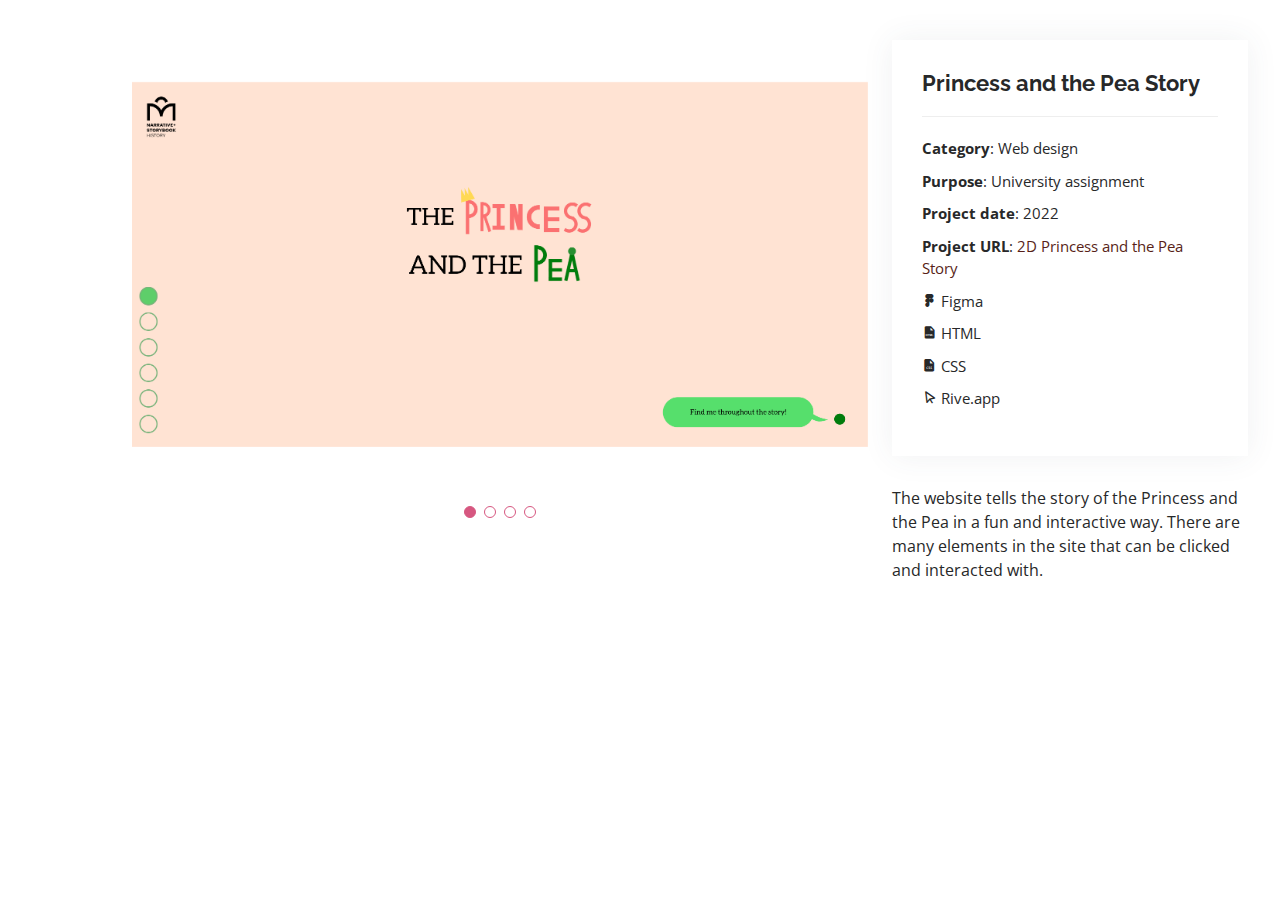
==== 2dPP-details.html @ 698bd842 "my portfolio" ====
<!DOCTYPE html>
<html lang="en">

<head>
  <meta charset="utf-8">
  <meta content="width=device-width, initial-scale=1.0" name="viewport">

  <title>Princess and the Pea Story Site</title>
  <meta content="" name="description">
  <meta content="" name="keywords">

  <!-- Favicons -->
  <link href="assets/img/favicon.png" rel="icon">
  <link href="assets/img/apple-touch-icon.png" rel="apple-touch-icon">

  <!-- Google Fonts -->
  <link href="https://fonts.googleapis.com/css?family=Open+Sans:300,300i,400,400i,600,600i,700,700i|Raleway:300,300i,400,400i,500,500i,600,600i,700,700i|Poppins:300,300i,400,400i,500,500i,600,600i,700,700i" rel="stylesheet">

  <!-- Vendor CSS Files -->
  <link href="assets/vendor/aos/aos.css" rel="stylesheet">
  <link href="assets/vendor/bootstrap/css/bootstrap.min.css" rel="stylesheet">
  <link href="assets/vendor/bootstrap-icons/bootstrap-icons.css" rel="stylesheet">
  <link href="assets/vendor/boxicons/css/boxicons.min.css" rel="stylesheet">
  <link href="assets/vendor/glightbox/css/glightbox.min.css" rel="stylesheet">
  <link href="assets/vendor/swiper/swiper-bundle.min.css" rel="stylesheet">

  <!-- Template Main CSS File -->
  <link href="assets/css/style.css" rel="stylesheet">

  <!-- =======================================================
  * Template Name: MyResume
  * Template URL: https://bootstrapmade.com/free-html-bootstrap-template-my-resume/
  * Updated: Mar 17 2024 with Bootstrap v5.3.3
  * Author: BootstrapMade.com
  * License: https://bootstrapmade.com/license/
  ======================================================== -->
</head>

<body>

  <main id="main">

    <!-- ======= Portfolio Details Section ======= -->
    <section id="portfolio-details" class="portfolio-details">
      <div class="container">

        <div class="row gy-4">

          <div class="col-lg-8">
            <div class="portfolio-details-slider swiper">
              <div class="swiper-wrapper align-items-center">

                <div class="swiper-slide">
                  <img src="assets/img/portfolio/2DPP-1.png" alt="">
                </div>

                <div class="swiper-slide">
                  <img src="assets/img/portfolio/2DPP-2.png" alt="">
                </div>

                <div class="swiper-slide">
                  <img src="assets/img/portfolio/2DPP-3.png" alt="">
                </div>

                <div class="swiper-slide">
                  <img src="assets/img/portfolio/2DPP-4.png" alt="">
                </div>

              </div>
              <div class="swiper-pagination"></div>
            </div>
          </div>

          <div class="col-lg-4">
            <div class="portfolio-info">
              <h3>Princess and the Pea Story</h3>
              <ul>
                <li><strong>Category</strong>: Web design</li>
                <li><strong>Purpose</strong>: University assignment</li>
                <li><strong>Project date</strong>: 2022</li>
                <li><strong>Project URL</strong>: <a href="sites/2dPrincess/index.html" target="_blank">2D Princess and the Pea Story</a></li>
                <li><i class="bx bxl-figma"></i> Figma</li>
                <li><i class="bx bxs-file-html"></i> HTML</li>
                <li><i class="bx bxs-file-css"></i> CSS</li>
                <li><i class="bx bx-pointer"></i> Rive.app</li>
              </ul>
            </div>
            <div class="portfolio-description">
              <p>
                The website tells the story of the Princess and the Pea in a fun and interactive way. There are many elements in the site that can be clicked and interacted with. 
              </p>
            </div>
          </div>

        </div>

      </div>
    </section><!-- End Portfolio Details Section -->

  </main><!-- End #main -->

  <div id="preloader"></div>
  <a href="#" class="back-to-top d-flex align-items-center justify-content-center"><i class="bi bi-arrow-up-short"></i></a>

  <!-- Vendor JS Files -->
  <script src="assets/vendor/purecounter/purecounter_vanilla.js"></script>
  <script src="assets/vendor/aos/aos.js"></script>
  <script src="assets/vendor/bootstrap/js/bootstrap.bundle.min.js"></script>
  <script src="assets/vendor/glightbox/js/glightbox.min.js"></script>
  <script src="assets/vendor/isotope-layout/isotope.pkgd.min.js"></script>
  <script src="assets/vendor/swiper/swiper-bundle.min.js"></script>
  <script src="assets/vendor/typed.js/typed.umd.js"></script>
  <script src="assets/vendor/waypoints/noframework.waypoints.js"></script>
  <script src="assets/vendor/php-email-form/validate.js"></script>

  <!-- Template Main JS File -->
  <script src="assets/js/main.js"></script>

</body>

</html>
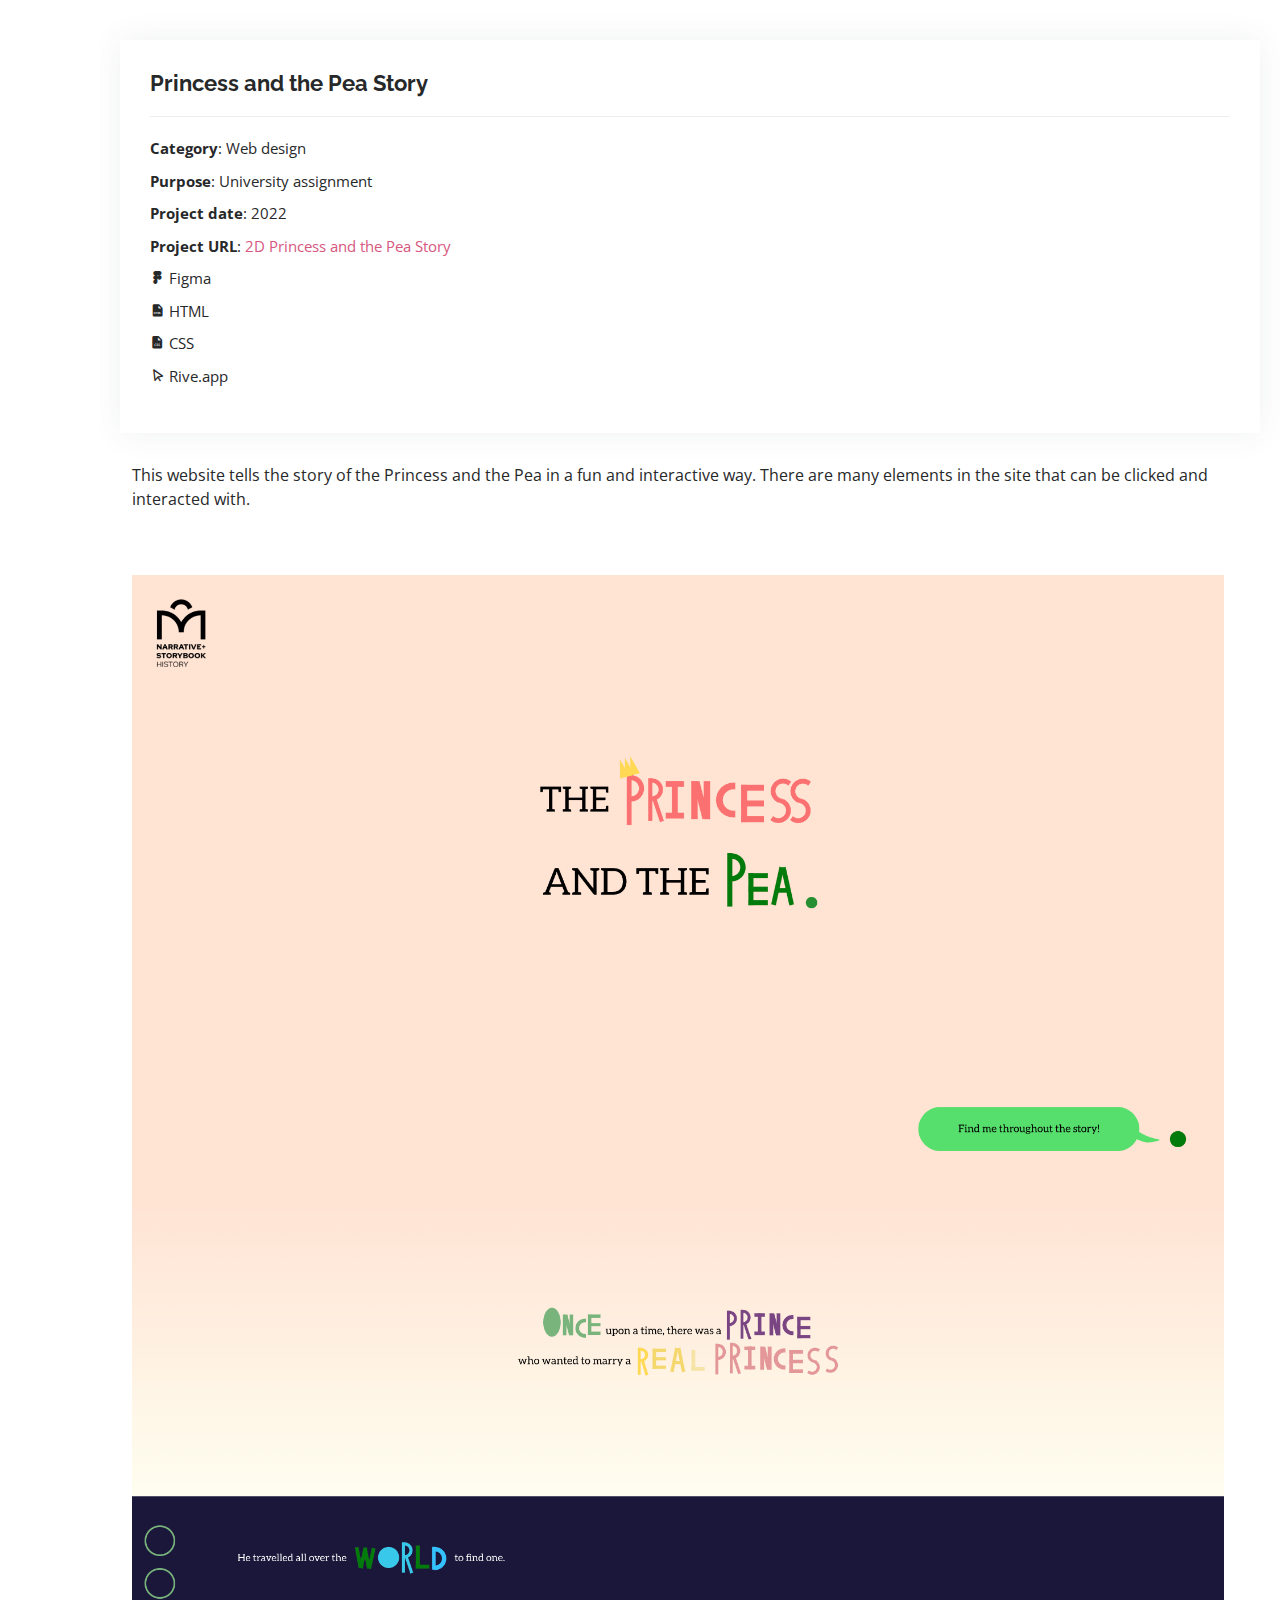
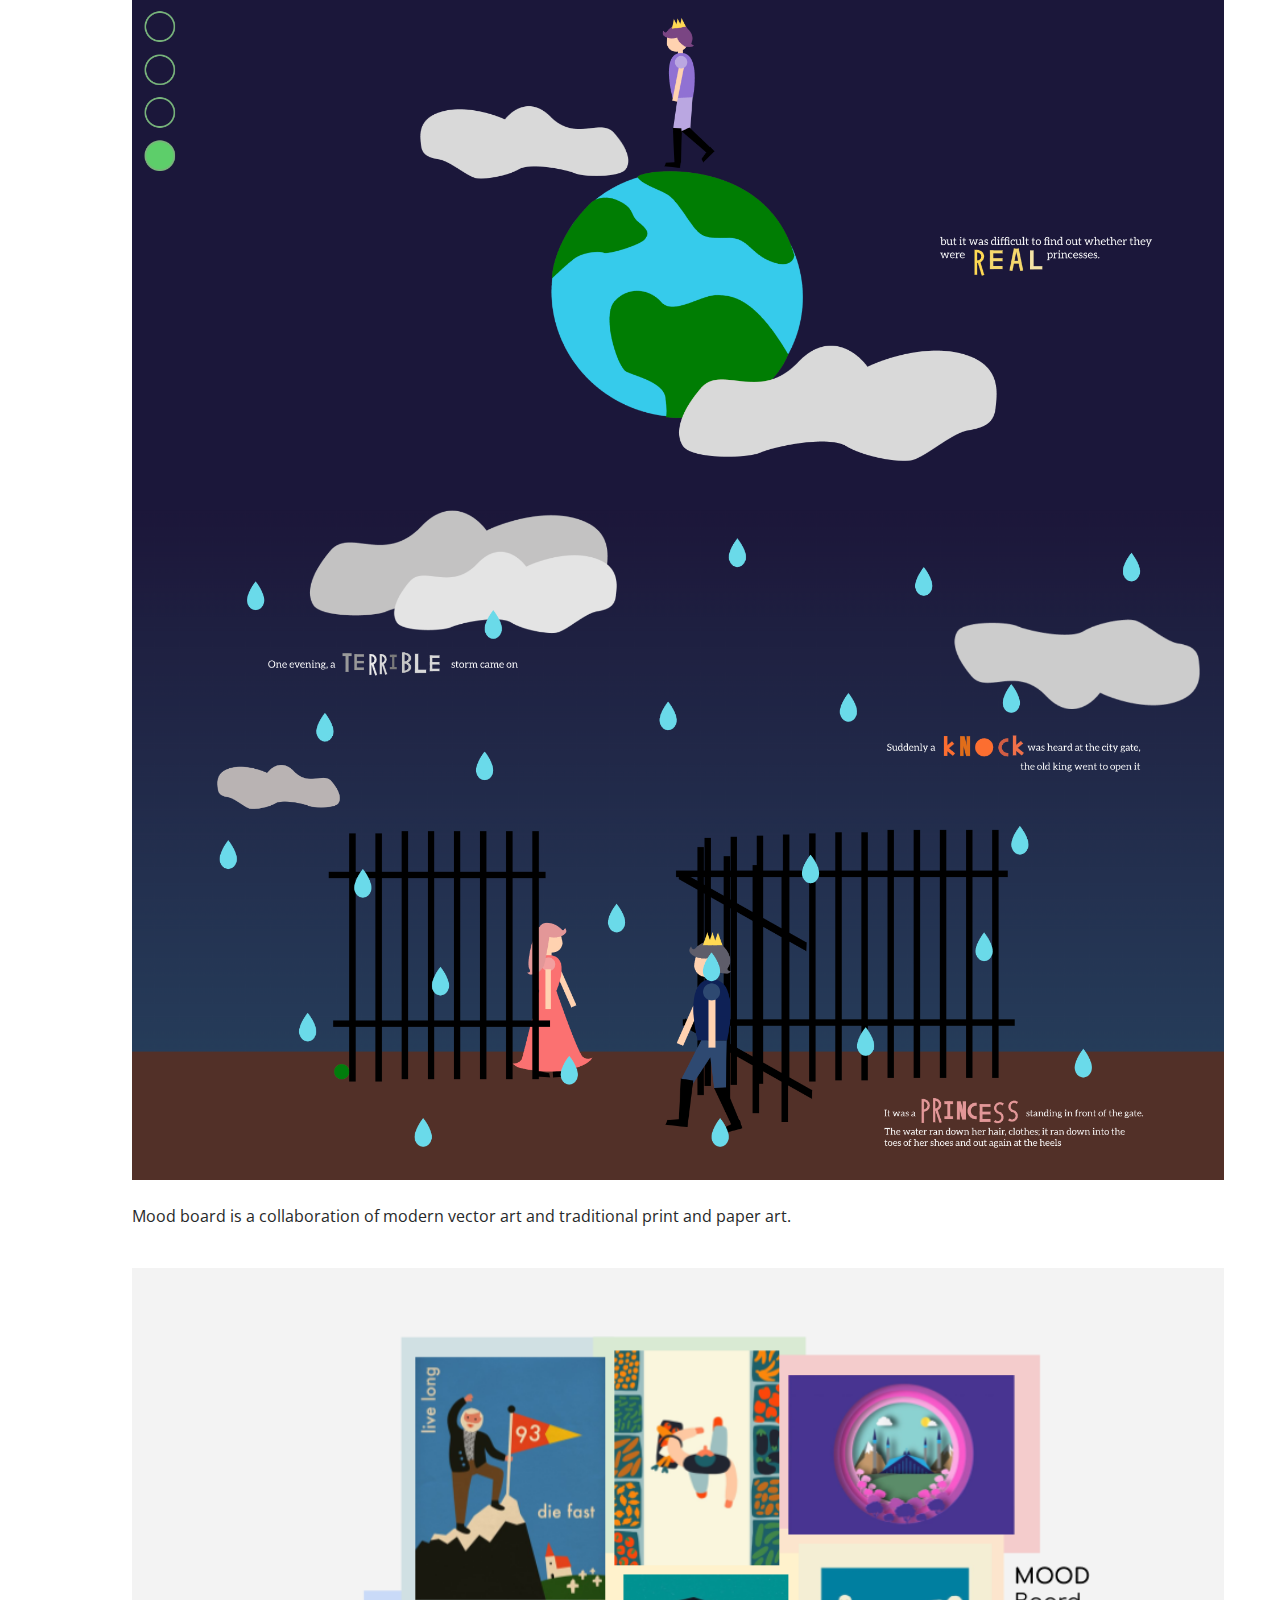
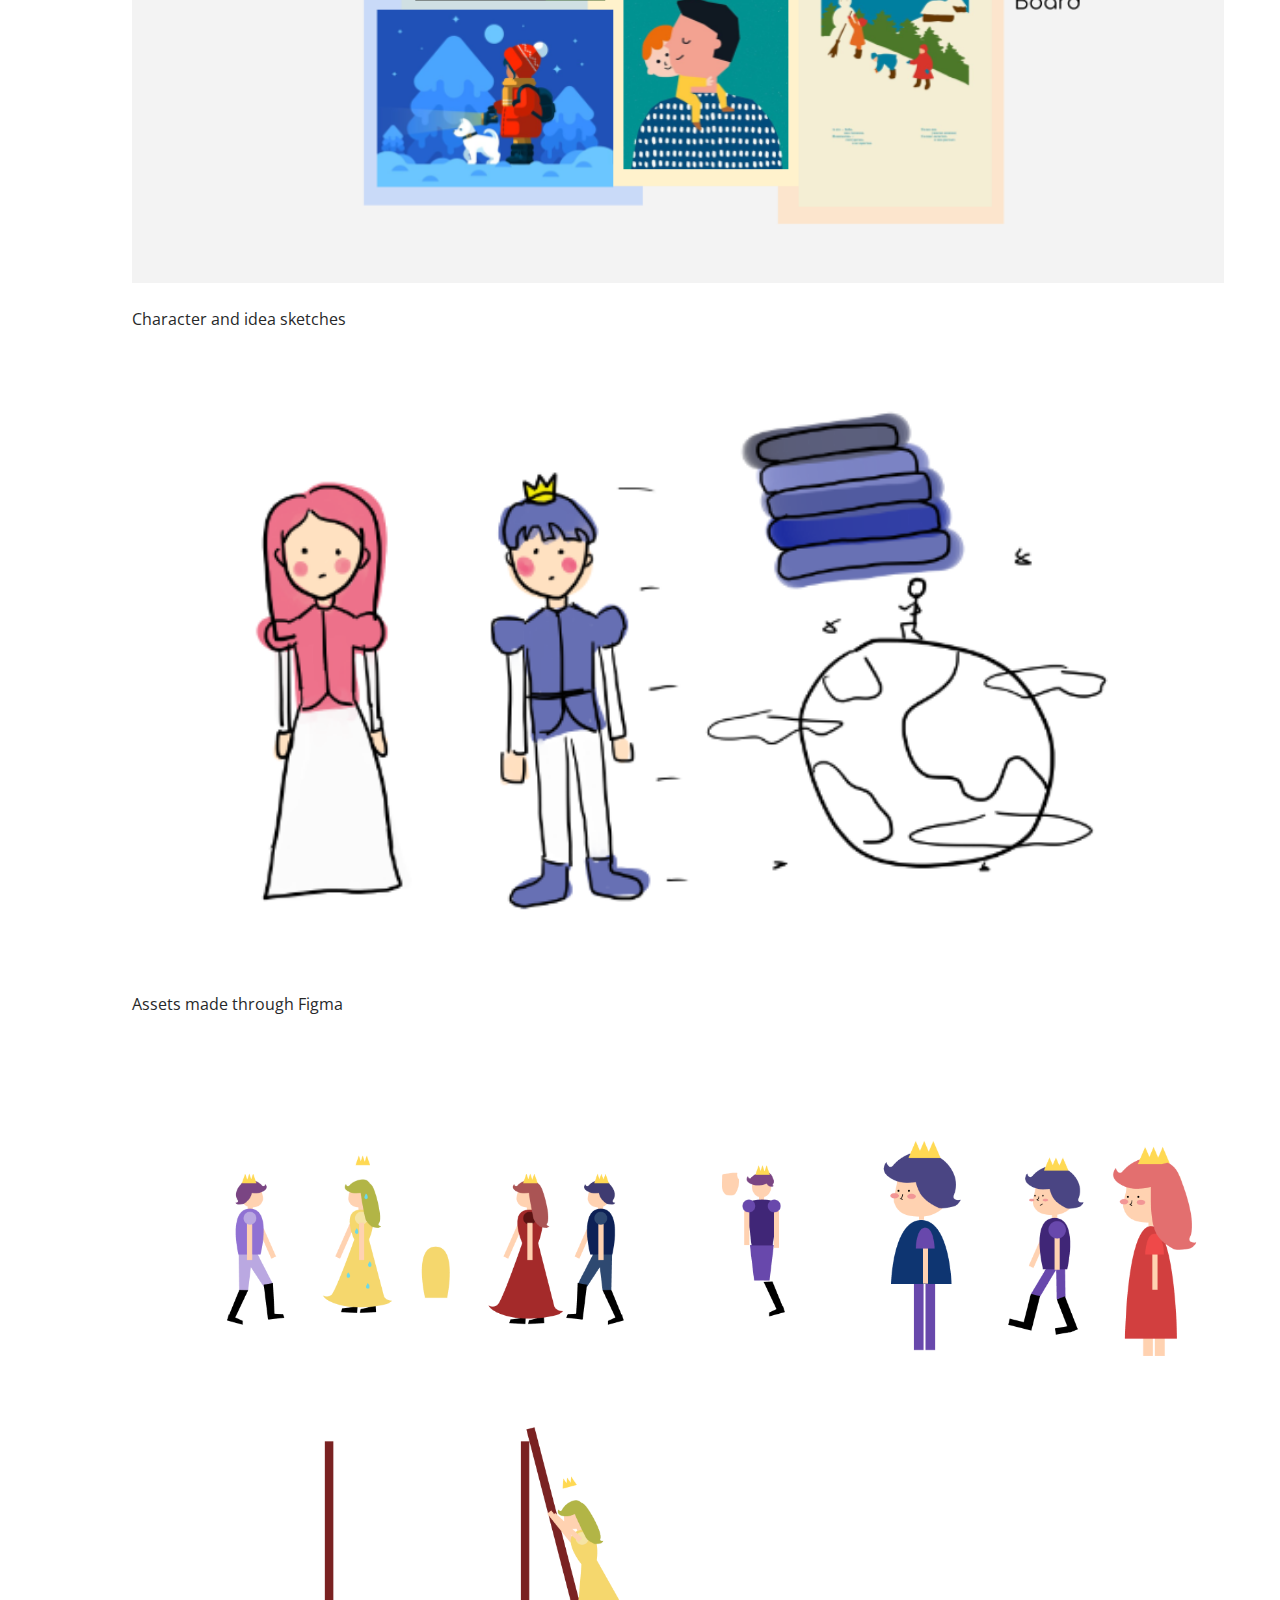
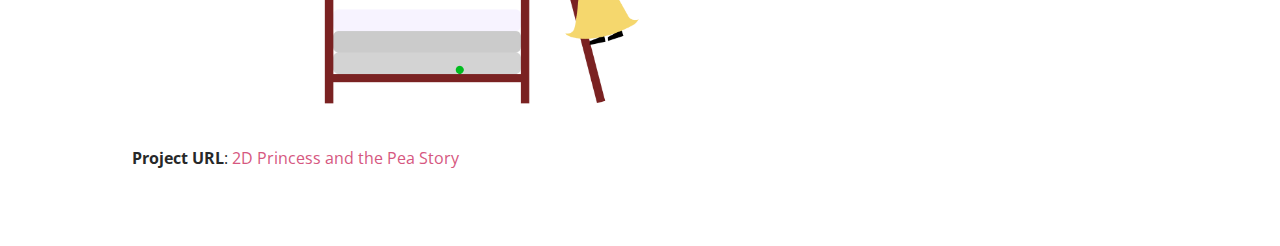
==== commit 3ef0808b: "redo of portfolio" ====
--- a/2dPP-details.html
+++ b/2dPP-details.html
@@ -39,39 +39,11 @@
 <body>
 
   <main id="main">
-
     <!-- ======= Portfolio Details Section ======= -->
     <section id="portfolio-details" class="portfolio-details">
       <div class="container">
 
-        <div class="row gy-4">
-
-          <div class="col-lg-8">
-            <div class="portfolio-details-slider swiper">
-              <div class="swiper-wrapper align-items-center">
-
-                <div class="swiper-slide">
-                  <img src="assets/img/portfolio/2DPP-1.png" alt="">
-                </div>
-
-                <div class="swiper-slide">
-                  <img src="assets/img/portfolio/2DPP-2.png" alt="">
-                </div>
-
-                <div class="swiper-slide">
-                  <img src="assets/img/portfolio/2DPP-3.png" alt="">
-                </div>
-
-                <div class="swiper-slide">
-                  <img src="assets/img/portfolio/2DPP-4.png" alt="">
-                </div>
-
-              </div>
-              <div class="swiper-pagination"></div>
-            </div>
-          </div>
-
-          <div class="col-lg-4">
+        <div class="row lg-4">
             <div class="portfolio-info">
               <h3>Princess and the Pea Story</h3>
               <ul>
@@ -87,13 +59,20 @@
             </div>
             <div class="portfolio-description">
               <p>
-                The website tells the story of the Princess and the Pea in a fun and interactive way. There are many elements in the site that can be clicked and interacted with. 
+                This website tells the story of the Princess and the Pea in a fun and interactive way. There are many elements in the site that can be clicked and interacted with. 
               </p>
             </div>
+          <div class="row gy-4">
+            <img src="assets/img/portfolio/2dPPlongScreenShot.png" alt="">
+            <p>Mood board is a collaboration of modern vector art and traditional print and paper art.</p>
+            <img src="assets/img/portfolio/2DPP-2.png" alt="">
+            <p>Character and idea sketches</p>
+            <img src="assets/img/portfolio/2DPP-3.png" alt="">
+            <p>Assets made through Figma</p>
+            <img src="assets/img/portfolio/2DPP-4.png" alt="">
+            <p><strong>Project URL</strong>:  <a href="sites/2dPrincess/index.html" target="_blank">2D Princess and the Pea Story</a></p>
           </div>
-
         </div>
-
       </div>
     </section><!-- End Portfolio Details Section -->
 
--- a/assets/css/style.css
+++ b/assets/css/style.css
@@ -15,12 +15,12 @@
 }
 
 a {
-  color: #581f18;
+  color: #d65780;
   text-decoration: none;
 }
 
 a:hover {
-  color: #581f18;
+  color: #d65780;
   text-decoration: none;
 }
 
